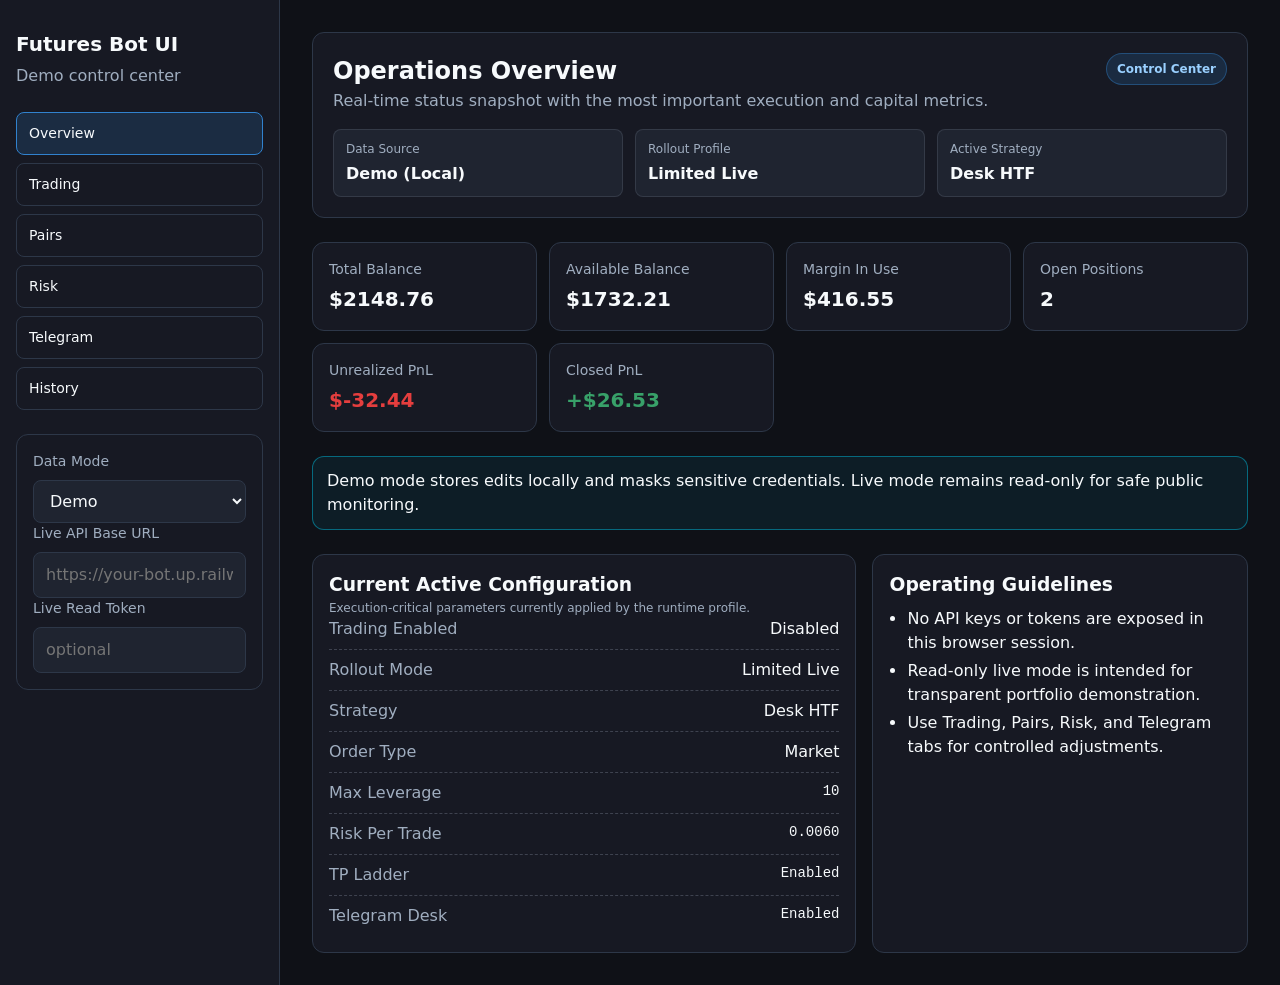
==== docs/dashboard/index.html @ d7a11f22 "feat(showcase): publish safe public portfolio repository Add a non-sensitive public showcase with da" ====
<!doctype html>
<html lang="en">
  <head>
    <meta charset="UTF-8" />
    <meta name="viewport" content="width=device-width, initial-scale=1.0" />
    <title>Dashboard Overview</title>
    <link rel="stylesheet" href="./styles.css" />
  </head>
  <body>
    <div class="layout">
      <aside class="sidebar">
        <div class="brand">
          <h1>Futures Bot UI</h1>
          <p class="muted">Demo control center</p>
        </div>
        <nav class="nav">
          <a href="index.html">Overview</a>
          <a href="trading.html">Trading</a>
          <a href="pairs.html">Pairs</a>
          <a href="risk.html">Risk</a>
          <a href="telegram.html">Telegram</a>
          <a href="history.html">History</a>
        </nav>
        <div class="card">
          <div class="control">
            <label>Data Mode</label>
            <select id="dataMode">
              <option value="demo">Demo</option>
              <option value="live">Live (read-only)</option>
            </select>
          </div>
          <div class="control">
            <label>Live API Base URL</label>
            <input id="liveBaseUrl" type="text" placeholder="https://your-bot.up.railway.app" />
          </div>
          <div class="control">
            <label>Live Read Token</label>
            <input id="liveReadToken" type="password" placeholder="optional" />
          </div>
        </div>
      </aside>
      <main class="content">
        <section class="card overview-hero">
          <div class="overview-hero-head">
            <div>
              <h2>Operations Overview</h2>
              <p class="muted">Real-time status snapshot with the most important execution and capital metrics.</p>
            </div>
            <span class="badge primary">Control Center</span>
          </div>
          <div class="overview-tags">
            <div class="overview-tag">
              <span class="overview-tag-label">Data Source</span>
              <strong id="overviewDataSource">-</strong>
            </div>
            <div class="overview-tag">
              <span class="overview-tag-label">Rollout Profile</span>
              <strong id="kpiMode">-</strong>
            </div>
            <div class="overview-tag">
              <span class="overview-tag-label">Active Strategy</span>
              <strong id="kpiStrategy">-</strong>
            </div>
          </div>
        </section>

        <section class="overview-metrics">
          <article class="card metric-card">
            <p class="kpi-title">Total Balance</p>
            <p id="kpiTotalBalance" class="kpi">-</p>
          </article>
          <article class="card metric-card">
            <p class="kpi-title">Available Balance</p>
            <p id="kpiAvailableBalance" class="kpi">-</p>
          </article>
          <article class="card metric-card">
            <p class="kpi-title">Margin In Use</p>
            <p id="kpiMarginInUse" class="kpi">-</p>
          </article>
          <article class="card metric-card">
            <p class="kpi-title">Open Positions</p>
            <p id="kpiOpen" class="kpi">-</p>
          </article>
          <article class="card metric-card">
            <p class="kpi-title">Unrealized PnL</p>
            <p id="kpiUnrealized" class="kpi">-</p>
          </article>
          <article class="card metric-card">
            <p class="kpi-title">Closed PnL</p>
            <p id="kpiPnl" class="kpi">-</p>
          </article>
        </section>

        <section class="card info-strip overview-strip">
          <p>
            Demo mode stores edits locally and masks sensitive credentials. Live mode remains read-only for safe public monitoring.
          </p>
        </section>

        <section class="overview-lower">
          <article class="card overview-config">
            <h3>Current Active Configuration</h3>
            <p class="muted small">Execution-critical parameters currently applied by the runtime profile.</p>
            <div id="currentConfigList" class="config-list"></div>
          </article>
          <article class="card overview-notes">
            <h3>Operating Guidelines</h3>
            <ul class="clean">
              <li>No API keys or tokens are exposed in this browser session.</li>
              <li>Read-only live mode is intended for transparent portfolio demonstration.</li>
              <li>Use Trading, Pairs, Risk, and Telegram tabs for controlled adjustments.</li>
            </ul>
          </article>
        </section>
      </main>
    </div>
    <script src="./dashboard.js"></script>
  </body>
</html>
---- docs/dashboard/styles.css ----
:root {
  --bg: #0f1117;
  --surface: #171923;
  --surface-2: #1f2430;
  --text: #f7fafc;
  --text-muted: #a0aec0;
  --primary: #3182ce;
  --primary-hover: #2b6cb0;
  --success: #38a169;
  --warning: #dd6b20;
  --danger: #e53e3e;
  --info: #00b5d8;
  --focus: #63b3ed;
  --border: #2d3748;

  --font-xs: 12px;
  --font-sm: 14px;
  --font-md: 16px;
  --font-lg: 18px;
  --font-xl: 20px;
  --font-2xl: 24px;

  --space-1: 4px;
  --space-2: 8px;
  --space-3: 12px;
  --space-4: 16px;
  --space-5: 20px;
  --space-6: 24px;
  --space-8: 32px;
  --space-10: 40px;

  --radius-sm: 6px;
  --radius-md: 8px;
  --radius-lg: 12px;
}

* {
  box-sizing: border-box;
}

html,
body {
  margin: 0;
  padding: 0;
  width: 100%;
  overflow-x: hidden;
}

body {
  min-height: 100vh;
  color: var(--text);
  background: var(--bg);
  font-family: Inter, system-ui, -apple-system, Segoe UI, Roboto, Helvetica, Arial, sans-serif;
  font-size: var(--font-md);
  line-height: 1.5;
}

h1,
h2,
h3,
h4,
p {
  margin: 0;
}

a {
  color: inherit;
}

.layout {
  min-height: 100vh;
  display: grid;
  grid-template-columns: 280px 1fr;
  width: 100%;
  max-width: 100%;
}

.sidebar {
  background: var(--surface);
  border-right: 1px solid var(--border);
  padding: var(--space-8) var(--space-4);
  display: grid;
  gap: var(--space-6);
  align-content: start;
}

.brand {
  display: grid;
  gap: var(--space-2);
}

.brand h1 {
  font-size: var(--font-xl);
  line-height: 1.2;
}

.muted {
  color: var(--text-muted);
}

.small {
  font-size: var(--font-xs);
}

.nav {
  display: grid;
  gap: var(--space-2);
}

.nav a {
  text-decoration: none;
  color: var(--text);
  border: 1px solid var(--border);
  border-radius: var(--radius-md);
  padding: 10px 12px;
  font-size: var(--font-sm);
  font-weight: 500;
  transition: background-color 0.15s ease, border-color 0.15s ease;
}

.nav a.active,
.nav a:hover {
  border-color: var(--primary);
  background: rgba(49, 130, 206, 0.18);
}

.content {
  padding: var(--space-8);
  display: grid;
  gap: var(--space-6);
  align-content: start;
  min-width: 0;
}

.card {
  background: var(--surface);
  border: 1px solid var(--border);
  border-radius: var(--radius-lg);
  padding: var(--space-4);
  min-width: 0;
}

.top-card {
  display: flex;
  justify-content: space-between;
  align-items: flex-start;
  gap: var(--space-4);
  flex-wrap: wrap;
  min-width: 0;
}

.top-card h2 {
  font-size: var(--font-2xl);
  line-height: 1.2;
}

.top-card p {
  margin-top: var(--space-2);
}

.badge {
  display: inline-flex;
  align-items: center;
  border-radius: 999px;
  padding: 6px 10px;
  font-size: var(--font-xs);
  font-weight: 600;
  border: 1px solid transparent;
}

.badge.primary {
  background: rgba(49, 130, 206, 0.18);
  color: #9ad0ff;
  border-color: rgba(49, 130, 206, 0.4);
}

.badge.success {
  background: rgba(56, 161, 105, 0.2);
  color: #9ae6b4;
  border-color: rgba(56, 161, 105, 0.5);
}

.kpi-grid {
  display: grid;
  grid-template-columns: repeat(auto-fit, minmax(170px, 1fr));
  gap: var(--space-4);
}

.overview-meta-grid {
  display: grid;
  grid-template-columns: repeat(auto-fit, minmax(220px, 1fr));
  gap: var(--space-4);
}

.overview-hero {
  display: grid;
  gap: var(--space-4);
  padding: var(--space-5);
}

.overview-hero-head {
  display: flex;
  align-items: flex-start;
  justify-content: space-between;
  gap: var(--space-4);
  flex-wrap: wrap;
}

.overview-tags {
  display: grid;
  grid-template-columns: repeat(auto-fit, minmax(220px, 1fr));
  gap: var(--space-3);
}

.overview-tag {
  background: var(--surface-2);
  border: 1px solid rgba(160, 174, 192, 0.16);
  border-radius: var(--radius-md);
  padding: 10px 12px;
  display: grid;
  gap: 4px;
}

.overview-tag-label {
  font-size: var(--font-xs);
  color: var(--text-muted);
}

.overview-metrics {
  display: grid;
  grid-template-columns: repeat(auto-fit, minmax(180px, 1fr));
  gap: var(--space-3);
}

.metric-card {
  padding: var(--space-4);
}

.overview-strip {
  padding: 12px 14px;
}

.overview-lower {
  display: grid;
  grid-template-columns: minmax(0, 1.45fr) minmax(0, 1fr);
  gap: var(--space-4);
}

.overview-config,
.overview-notes {
  min-height: 320px;
}

.kpi-title {
  font-size: var(--font-sm);
  color: var(--text-muted);
}

.kpi {
  margin-top: var(--space-1);
  font-size: var(--font-xl);
  font-weight: 700;
}

.grid {
  display: grid;
  gap: var(--space-4);
  min-width: 0;
}

.grid-2 {
  grid-template-columns: repeat(auto-fit, minmax(280px, 1fr));
}

.grid-3 {
  grid-template-columns: repeat(auto-fit, minmax(240px, 1fr));
}

.split-grid {
  display: grid;
  grid-template-columns: minmax(0, 1.65fr) minmax(0, 1fr);
  gap: var(--space-4);
}

.subpanel {
  border: 1px solid var(--border);
  border-radius: var(--radius-md);
  background: var(--surface-2);
  padding: var(--space-3);
  display: grid;
  gap: var(--space-3);
}

.subpanel h4 {
  font-size: var(--font-md);
}

.field-grid-2 {
  display: grid;
  grid-template-columns: repeat(2, minmax(0, 1fr));
  gap: var(--space-3);
}

.field-grid-1 {
  display: grid;
  gap: var(--space-3);
}

.section-head {
  display: flex;
  align-items: center;
  justify-content: space-between;
  gap: var(--space-3);
}

.section-head h3 {
  font-size: var(--font-lg);
}

.control {
  display: grid;
  gap: var(--space-2);
}

.control label {
  font-size: var(--font-sm);
  color: var(--text-muted);
}

.label-row {
  display: flex;
  align-items: center;
  justify-content: space-between;
  gap: var(--space-2);
}

.help-btn {
  width: 20px;
  height: 20px;
  min-height: 20px;
  border-radius: 999px;
  border: 1px solid var(--border);
  background: var(--surface-2);
  color: var(--text-muted);
  display: inline-flex;
  align-items: center;
  justify-content: center;
  font-size: var(--font-xs);
  cursor: pointer;
  position: relative;
}

.help-btn:hover {
  border-color: var(--primary);
  color: var(--text);
}

.help-btn[data-tooltip]:hover::after,
.help-btn[data-tooltip]:focus-visible::after {
  content: attr(data-tooltip);
  position: absolute;
  left: 50%;
  top: calc(100% + 10px);
  transform: translateX(-50%);
  width: max-content;
  max-width: 320px;
  padding: 8px 10px;
  border-radius: var(--radius-md);
  border: 1px solid var(--border);
  background: #111a2b;
  color: var(--text);
  font-size: var(--font-xs);
  line-height: 1.45;
  z-index: 20;
  box-shadow: var(--shadow-lg);
  text-align: left;
}

.help-btn[data-tooltip]:hover::before,
.help-btn[data-tooltip]:focus-visible::before {
  content: "";
  position: absolute;
  left: 50%;
  top: calc(100% + 4px);
  transform: translateX(-50%);
  border-left: 6px solid transparent;
  border-right: 6px solid transparent;
  border-bottom: 6px solid #111a2b;
  z-index: 21;
}

.hint {
  font-size: var(--font-xs);
  color: var(--text-muted);
  line-height: 1.45;
}

input,
select,
textarea,
button {
  font: inherit;
}

input,
select,
textarea {
  width: 100%;
  border: 1px solid var(--border);
  border-radius: var(--radius-md);
  background: var(--surface-2);
  color: var(--text);
  min-height: 40px;
  padding: 10px 12px;
}

textarea {
  min-height: 84px;
  resize: vertical;
}

input[type="checkbox"] {
  -webkit-appearance: none;
  appearance: none;
  width: 42px;
  height: 24px;
  min-height: 24px;
  border-radius: 999px;
  border: 1px solid var(--border);
  background: #2a3344;
  position: relative;
  cursor: pointer;
  transition: background-color 0.15s ease, border-color 0.15s ease;
}

input[type="checkbox"]::after {
  content: "";
  position: absolute;
  top: 2px;
  left: 2px;
  width: 18px;
  height: 18px;
  border-radius: 999px;
  background: #cbd5e0;
  transition: transform 0.15s ease, background-color 0.15s ease;
}

input[type="checkbox"]:checked {
  background: rgba(49, 130, 206, 0.4);
  border-color: var(--primary);
}

input[type="checkbox"]:checked::after {
  transform: translateX(18px);
  background: #fff;
}

input:focus,
select:focus,
textarea:focus,
button:focus {
  outline: 2px solid var(--focus);
  outline-offset: 2px;
}

.switch {
  display: flex;
  align-items: center;
  gap: var(--space-3);
  min-height: 40px;
  border: 1px solid var(--border);
  border-radius: var(--radius-md);
  background: var(--surface-2);
  padding: 0 var(--space-3);
}

.switch .hint {
  margin-left: auto;
}

.segmented {
  display: inline-flex;
  background: var(--surface-2);
  border: 1px solid var(--border);
  border-radius: var(--radius-md);
  padding: 3px;
  gap: 3px;
}

.segmented label {
  margin: 0;
  display: inline-flex;
}

.segmented input {
  position: absolute;
  opacity: 0;
  pointer-events: none;
}

.segmented span {
  border-radius: var(--radius-sm);
  padding: 8px 12px;
  font-size: var(--font-sm);
  color: var(--text-muted);
  cursor: pointer;
  border: 1px solid transparent;
}

.segmented input:checked + span {
  color: var(--text);
  border-color: rgba(49, 130, 206, 0.45);
  background: rgba(49, 130, 206, 0.18);
}

.segmented.compact {
  justify-self: start;
  width: auto;
}

input[type="file"] {
  padding: 8px;
  min-height: 44px;
}

input[type="file"]::file-selector-button {
  border: 1px solid transparent;
  border-radius: var(--radius-md);
  background: var(--primary);
  color: #fff;
  padding: 8px 12px;
  margin-right: 10px;
  cursor: pointer;
  font-weight: 600;
}

input[type="file"]::file-selector-button:hover {
  background: var(--primary-hover);
}

.file-picker {
  display: flex;
  align-items: center;
  gap: var(--space-3);
  flex-wrap: wrap;
}

.file-input-hidden {
  position: absolute;
  width: 1px;
  height: 1px;
  padding: 0;
  margin: -1px;
  overflow: hidden;
  clip: rect(0, 0, 0, 0);
  white-space: nowrap;
  border: 0;
}

input[type="number"]::-webkit-outer-spin-button,
input[type="number"]::-webkit-inner-spin-button {
  -webkit-appearance: none;
  margin: 0;
}

input[type="number"] {
  -moz-appearance: textfield;
}

.actions {
  display: flex;
  gap: var(--space-3);
  justify-content: flex-end;
  flex-wrap: wrap;
}

.btn {
  border: 1px solid transparent;
  border-radius: var(--radius-md);
  min-height: 40px;
  padding: 10px 14px;
  cursor: pointer;
  font-weight: 600;
}

.btn.primary {
  background: var(--primary);
  color: #fff;
}

.btn.primary:hover {
  background: var(--primary-hover);
}

.btn.ghost {
  background: transparent;
  color: var(--text);
  border-color: var(--border);
}

.table-wrap {
  overflow-x: auto;
  min-width: 0;
}

table {
  width: 100%;
  border-collapse: collapse;
}

th,
td {
  text-align: left;
  padding: 10px 8px;
  border-bottom: 1px solid var(--border);
  font-size: var(--font-sm);
}

thead th {
  color: var(--text-muted);
  font-weight: 600;
}

tbody tr:nth-child(even) {
  background: rgba(255, 255, 255, 0.01);
}

td.pos {
  color: var(--success);
}

td.neg {
  color: var(--danger);
}

.pos {
  color: var(--success);
}

.neg {
  color: var(--danger);
}

.pill-wrap {
  display: flex;
  flex-wrap: wrap;
  gap: var(--space-2);
}

.pill {
  border-radius: 999px;
  border: 1px solid var(--border);
  background: var(--surface-2);
  color: var(--text);
  font-size: var(--font-xs);
  padding: 4px 10px;
}

.info-strip {
  border: 1px solid rgba(0, 181, 216, 0.5);
  background: rgba(0, 181, 216, 0.08);
}

.warning-strip {
  border: 1px solid rgba(221, 107, 32, 0.5);
  background: rgba(221, 107, 32, 0.1);
}

ul.clean {
  margin: var(--space-2) 0 0;
  padding-left: 18px;
  display: grid;
  gap: var(--space-1);
}

.config-list {
  display: grid;
  gap: var(--space-2);
}

.config-item {
  display: flex;
  align-items: flex-start;
  justify-content: space-between;
  gap: var(--space-3);
  border-bottom: 1px dashed rgba(160, 174, 192, 0.28);
  padding-bottom: var(--space-2);
}

.config-item:last-child {
  border-bottom: none;
}

.full-span {
  grid-column: 1 / -1;
}

.group-header {
  display: flex;
  flex-direction: column;
  gap: var(--space-1);
  padding-top: var(--space-1);
}

.group-title {
  font-size: var(--font-md);
  color: var(--text);
}

.keys-grid {
  display: grid;
  grid-template-columns: repeat(3, minmax(210px, 1fr));
  gap: var(--space-3);
}

.upload-options {
  display: grid;
  grid-template-columns: repeat(auto-fit, minmax(260px, 1fr));
  gap: var(--space-3);
}

.mono {
  font-family: ui-monospace, SFMono-Regular, Menlo, Monaco, Consolas, Liberation Mono, monospace;
  font-size: var(--font-sm);
}

@media (max-width: 1024px) {
  .layout {
    grid-template-columns: 1fr;
  }

  .sidebar {
    border-right: none;
    border-bottom: 1px solid var(--border);
    padding: var(--space-4);
  }

  .content {
    padding: var(--space-4);
  }

  .keys-grid {
    grid-template-columns: 1fr;
  }

  .split-grid,
  .field-grid-2 {
    grid-template-columns: 1fr;
  }

  .overview-lower {
    grid-template-columns: 1fr;
  }
}
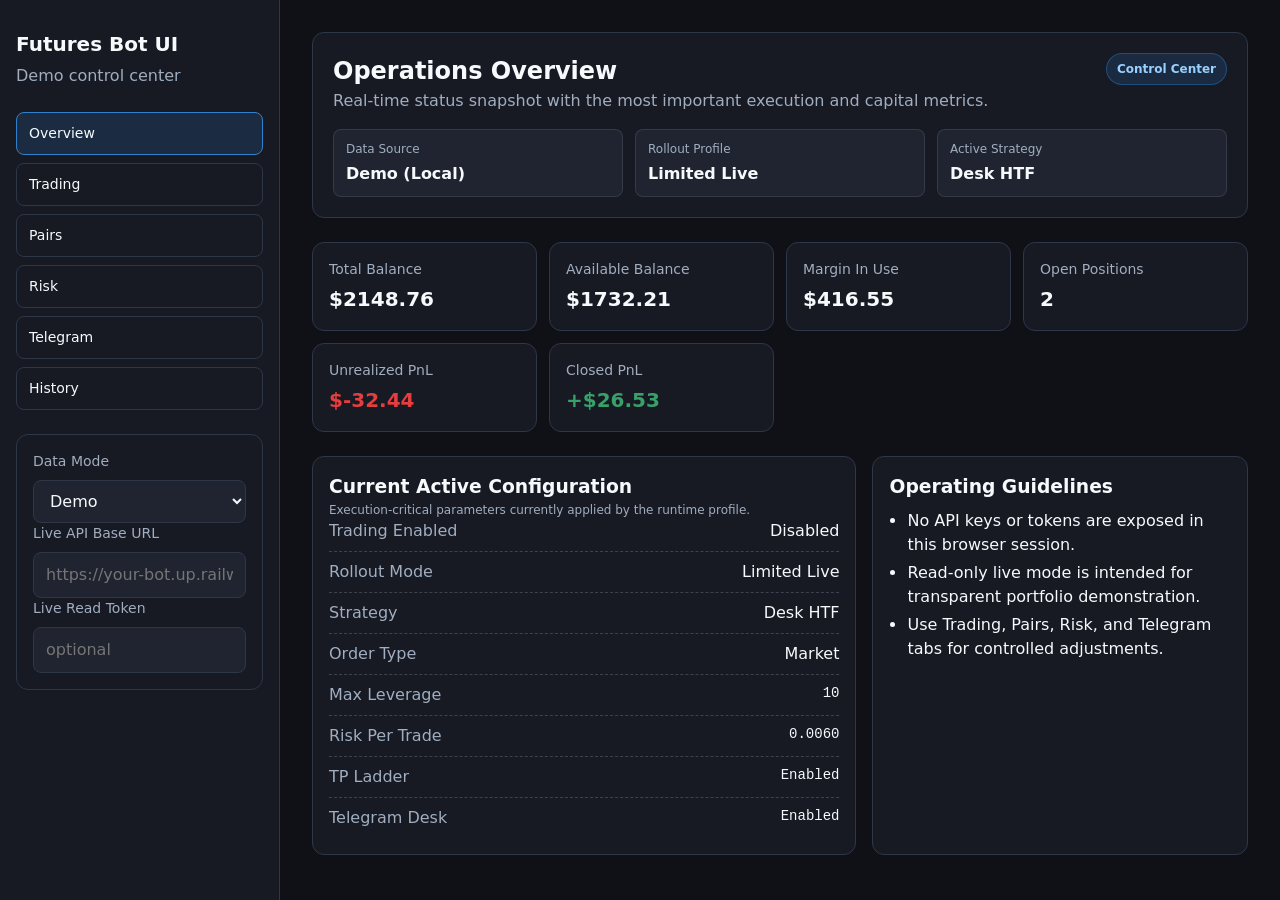
==== commit f6954e31: "style(showcase-ui): remove technical strips for cleaner presentation Remove service/internal warning" ====
--- a/docs/dashboard/index.html
+++ b/docs/dashboard/index.html
@@ -91,12 +91,6 @@
           </article>
         </section>
 
-        <section class="card info-strip overview-strip">
-          <p>
-            Demo mode stores edits locally and masks sensitive credentials. Live mode remains read-only for safe public monitoring.
-          </p>
-        </section>
-
         <section class="overview-lower">
           <article class="card overview-config">
             <h3>Current Active Configuration</h3>
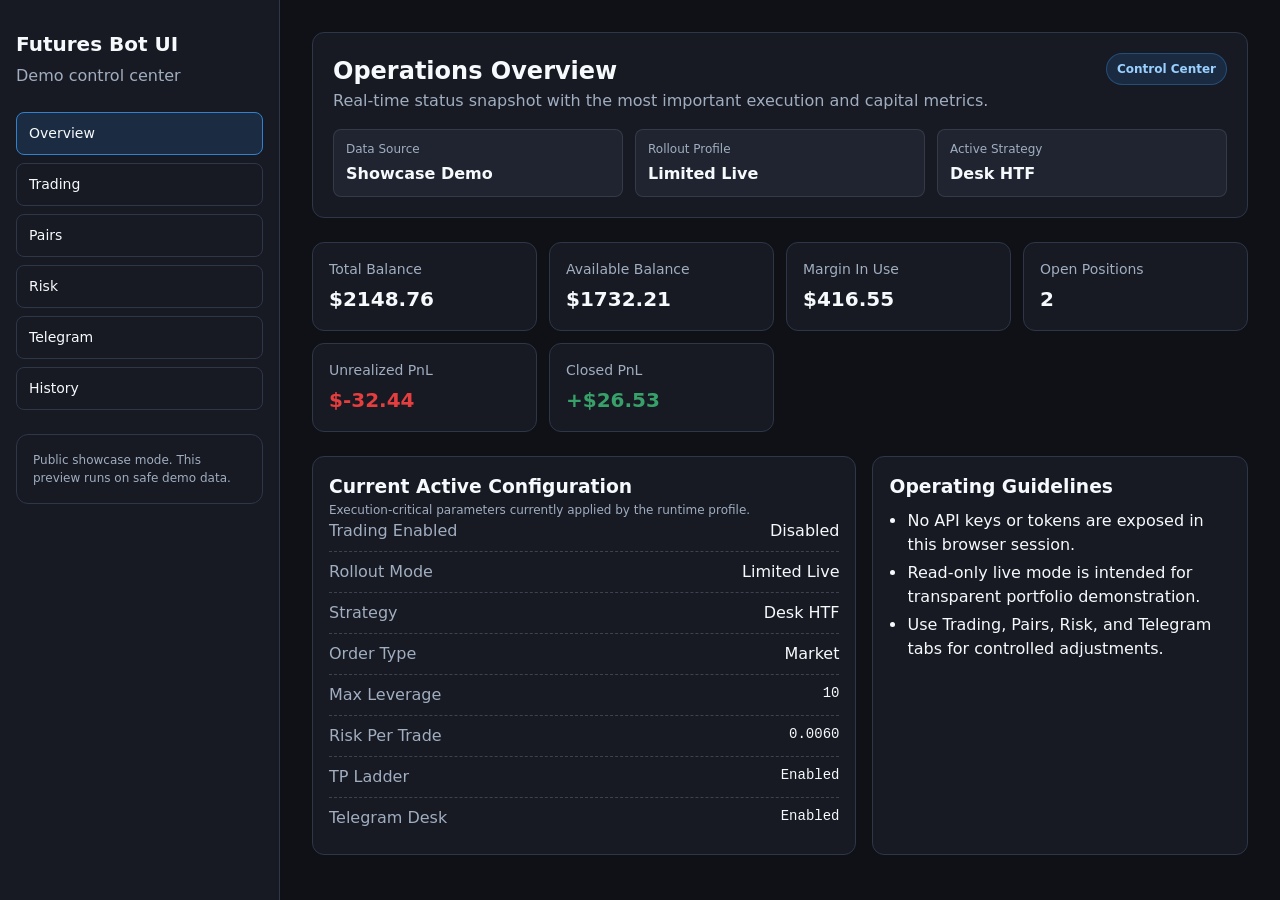
==== commit 45e79e97: "style(showcase-ui): remove deployment controls from public preview Simplify all dashboard pages to p" ====
--- a/docs/dashboard/index.html
+++ b/docs/dashboard/index.html
@@ -22,21 +22,7 @@
           <a href="history.html">History</a>
         </nav>
         <div class="card">
-          <div class="control">
-            <label>Data Mode</label>
-            <select id="dataMode">
-              <option value="demo">Demo</option>
-              <option value="live">Live (read-only)</option>
-            </select>
-          </div>
-          <div class="control">
-            <label>Live API Base URL</label>
-            <input id="liveBaseUrl" type="text" placeholder="https://your-bot.up.railway.app" />
-          </div>
-          <div class="control">
-            <label>Live Read Token</label>
-            <input id="liveReadToken" type="password" placeholder="optional" />
-          </div>
+          <p class="muted small">Public showcase mode. This preview runs on safe demo data.</p>
         </div>
       </aside>
       <main class="content">
